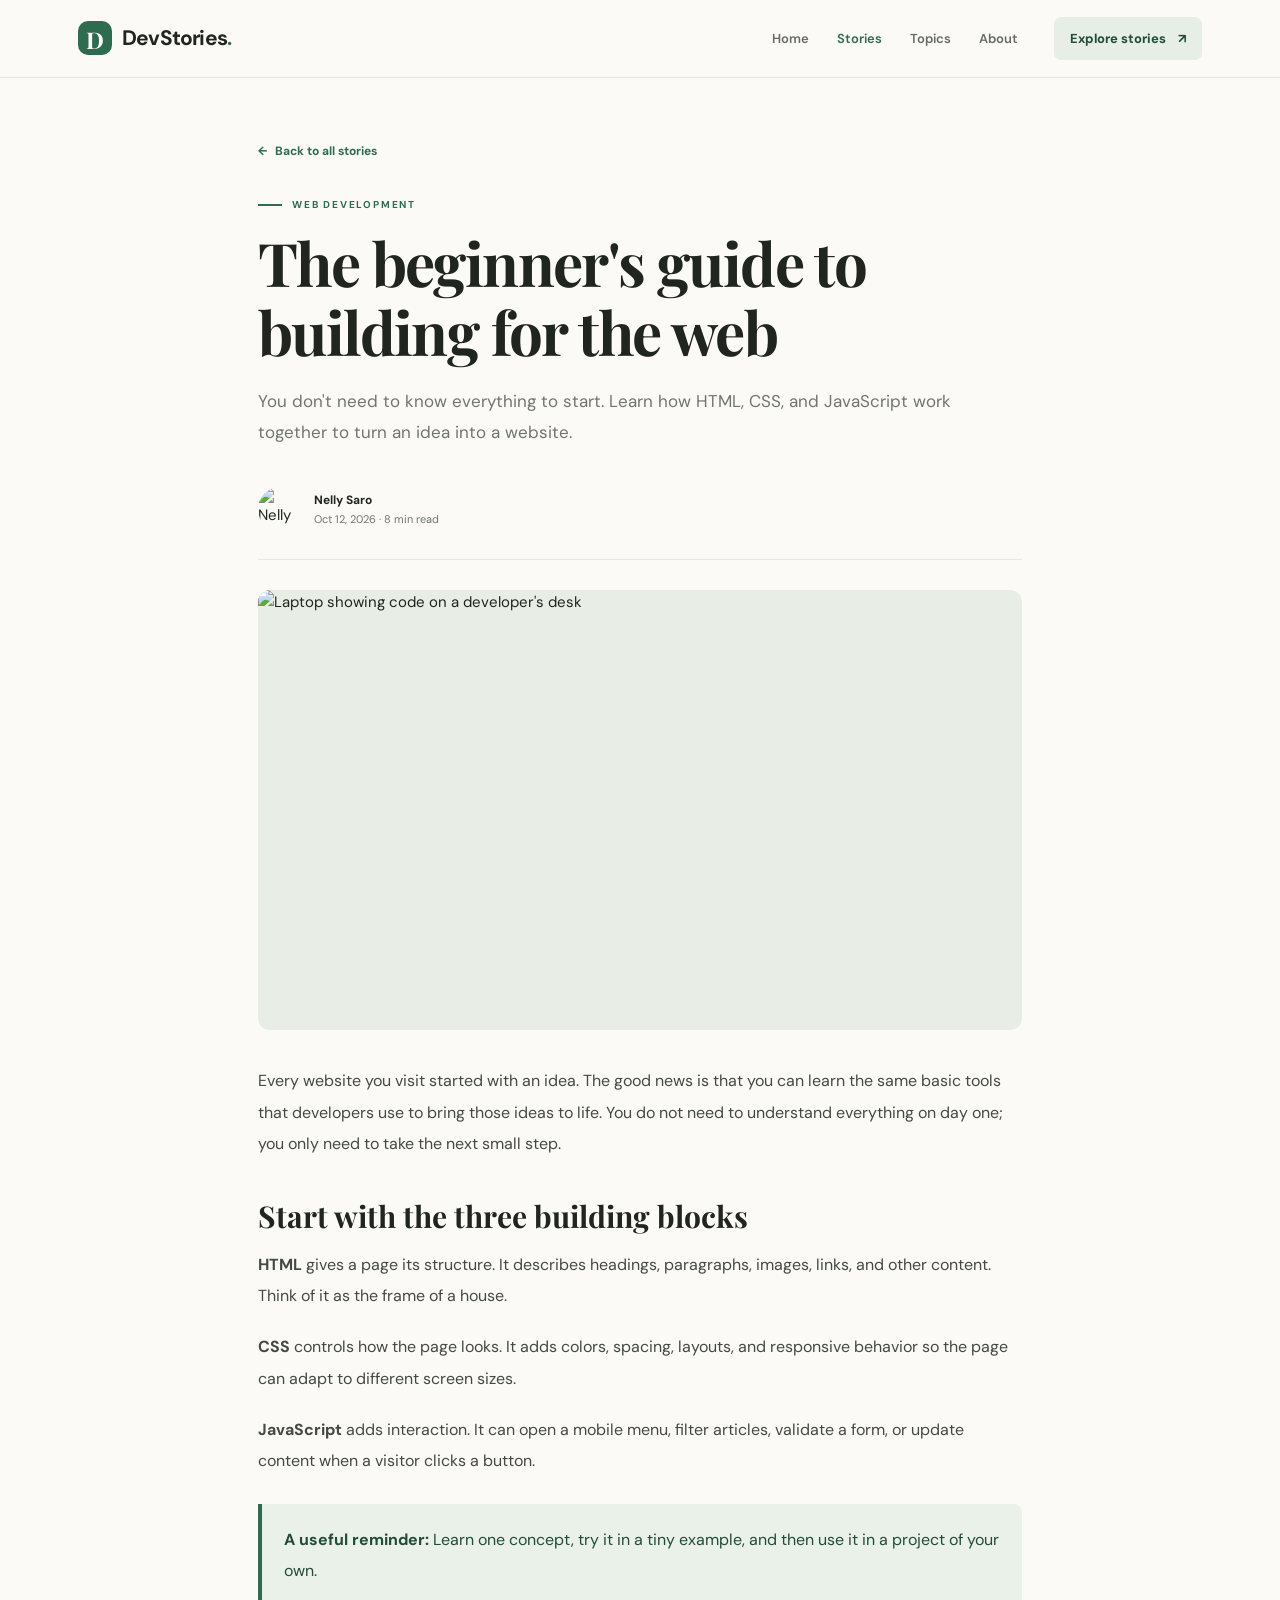
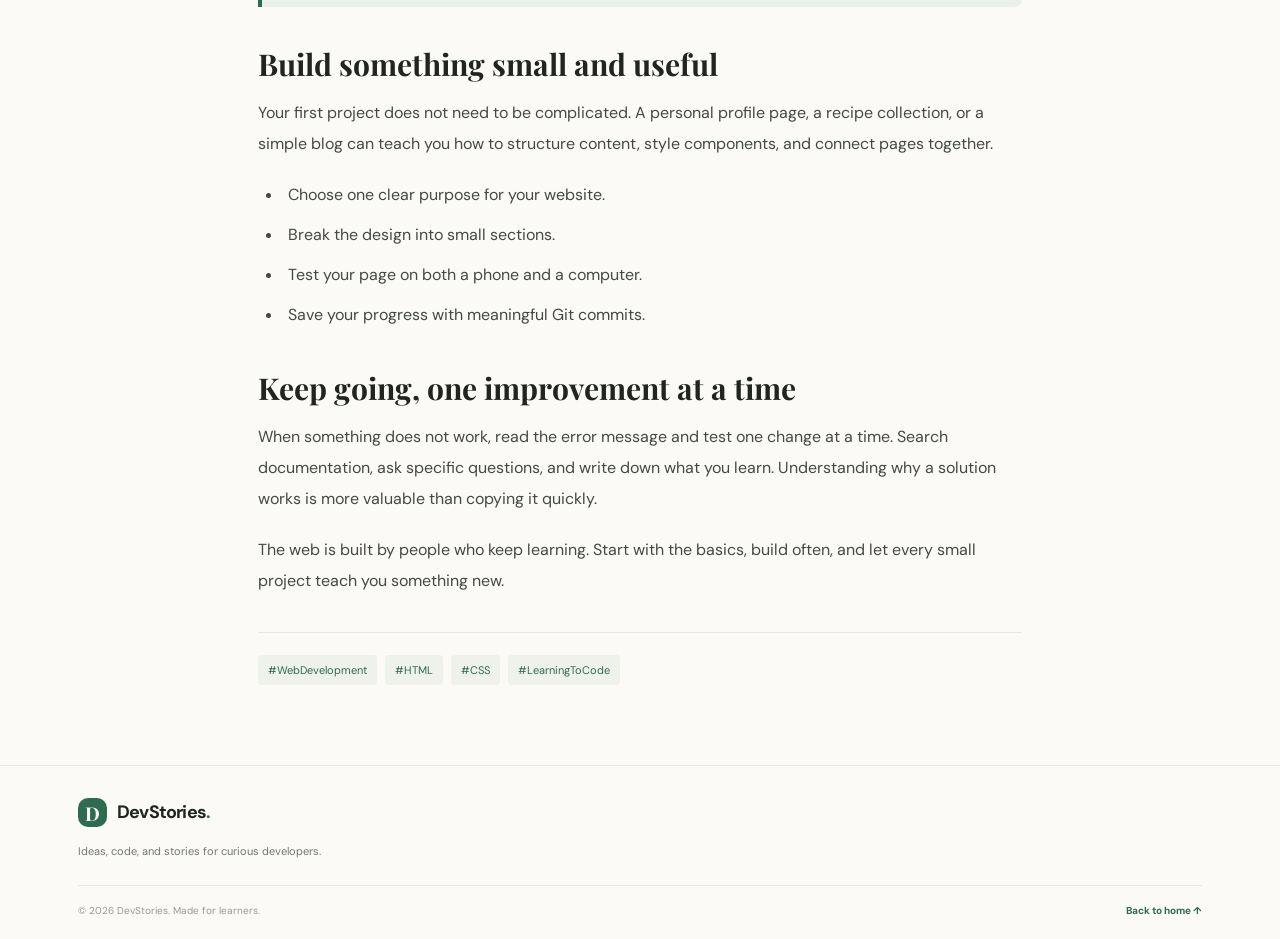
==== articles/article.html @ 73da90ff "Initial commit: add DevStories blog" ====
<!DOCTYPE html>
<html lang="en">
<head>
  <meta charset="UTF-8">
  <meta name="viewport" content="width=device-width, initial-scale=1.0">
  <meta name="description" content="A friendly guide to learning how the web works and building your first website.">
  <title>Build for the web — DevStories</title>
  <link rel="preconnect" href="https://fonts.googleapis.com">
  <link rel="preconnect" href="https://fonts.gstatic.com" crossorigin>
  <link href="https://fonts.googleapis.com/css2?family=DM+Sans:wght@400;500;600;700&family=Playfair+Display:wght@600;700&display=swap" rel="stylesheet">
  <link rel="stylesheet" href="../style.css">
  <script src="../article.js" defer></script>
</head>
<body>
  <a class="skip-link" href="#article-content">Skip to article</a>
  <header class="site-header">
    <div class="header-inner">
      <a class="brand" href="../index.html" aria-label="DevStories homepage"><span class="brand-mark">D</span><span>DevStories<span class="brand-period">.</span></span></a>
      <button class="menu-toggle" type="button" aria-label="Open navigation menu" aria-expanded="false" aria-controls="primary-nav">
        <svg viewBox="0 0 24 24" aria-hidden="true"><path d="M4 7h16M4 12h16M4 17h16"/></svg>
      </button>
      <nav class="primary-nav" id="primary-nav" aria-label="Main navigation"><a class="nav-link" href="../index.html#home">Home</a><a class="nav-link active" href="../index.html#articles">Stories</a><a class="nav-link" href="../index.html#topics">Topics</a><a class="nav-link" href="../index.html#about">About</a></nav>
      <a class="header-cta" href="../index.html#articles">Explore stories <span aria-hidden="true">↗</span></a>
    </div>
  </header>
  <main class="article-page" id="article-content">
    <a class="back-link" href="../index.html#articles"><span aria-hidden="true">←</span> Back to all stories</a>
    <article>
      <div class="article-heading">
        <p class="eyebrow"><span class="eyebrow-line"></span><span id="article-category">WEB DEVELOPMENT</span></p>
        <h1 id="article-title">The beginner's guide to building for the web</h1>
        <p class="article-subtitle" id="article-subtitle">You don't need to know everything to start. Learn how the building blocks of the web work together.</p>
      </div>
      <div class="article-byline"><img id="article-avatar" src="https://i.pravatar.cc/100?img=47" alt=""><div><strong id="article-author">Nelly Saro</strong><span><span id="article-date">Oct 12, 2026</span> · <span id="article-read-time">8 min read</span></span></div></div>
      <img class="article-cover" id="article-cover" src="https://images.unsplash.com/photo-1498050108023-c5249f4df085?auto=format&fit=crop&w=1400&q=85" alt="Laptop showing code on a developer's desk">
      <div class="article-content" id="article-body">
        <p>Every website you visit started with an idea. The good news is that you can learn the same basic tools that developers use to bring those ideas to life. You do not need to understand everything on day one; you only need to take the next small step.</p>
        <h2>Start with the three building blocks</h2>
        <p><strong>HTML</strong> gives a page its structure. It describes headings, paragraphs, images, links, and other content. Think of it as the frame of a house.</p>
        <p><strong>CSS</strong> controls how the page looks. It adds colors, spacing, layouts, and responsive behavior so the page can adapt to different screen sizes.</p>
        <p><strong>JavaScript</strong> adds interaction. It can open a mobile menu, filter articles, validate a form, or update content when a visitor clicks a button.</p>
        <div class="article-callout"><strong>A useful reminder:</strong> Learn one concept, try it in a tiny example, and then use it in a project of your own.</div>
        <h2>Build something small and useful</h2>
        <p>Your first project does not need to be complicated. A personal profile page, a recipe collection, or a simple blog can teach you how to structure content, style components, and connect pages together.</p>
        <ul><li>Choose one clear purpose for your website.</li><li>Break the design into small sections.</li><li>Test your page on both a phone and a computer.</li><li>Save your progress with meaningful Git commits.</li></ul>
        <h2>Keep going, one improvement at a time</h2>
        <p>When something does not work, read the error message and test one change at a time. Search documentation, ask specific questions, and write down what you learn. Understanding why a solution works is more valuable than copying it quickly.</p>
        <p>The web is built by people who keep learning. Start with the basics, build often, and let every small project teach you something new.</p>
      </div>
      <div class="article-tags"><span>#WebDevelopment</span><span>#HTML</span><span>#CSS</span><span>#LearningToCode</span></div>
    </article>
  </main>
  <footer class="site-footer"><a class="brand footer-brand" href="../index.html"><span class="brand-mark">D</span><span>DevStories<span class="brand-period">.</span></span></a><p>Ideas, code, and stories for curious developers.</p><div class="footer-bottom"><span>© 2026 DevStories. Made for learners.</span><a href="../index.html#home">Back to home ↑</a></div></footer>
</body>
</html>
---- style.css ----
/* DevStories — shared design styles */
:root{--ink:#20251f;--muted:#70766e;--paper:#fbfaf7;--white:#fff;--green:#2f6b4f;--green-dark:#214c38;--mint:#e6eee6;--line:#e8e8e1;--serif:"Playfair Display",Georgia,serif;--sans:"DM Sans",Arial,sans-serif;--shadow:0 16px 42px rgba(32,37,31,.08)}
*{box-sizing:border-box}html{scroll-behavior:smooth;scroll-padding-top:90px}body{margin:0;background:var(--paper);color:var(--ink);font-family:var(--sans);font-size:15px;line-height:1.65}img{display:block;max-width:100%}a{color:inherit;text-decoration:none}button{font:inherit}.skip-link{position:absolute;left:-9999px;top:8px;background:var(--white);padding:10px;z-index:100}.skip-link:focus{left:8px}.site-header{height:78px;background:rgba(251,250,247,.96);border-bottom:1px solid var(--line);position:sticky;top:0;z-index:20;backdrop-filter:blur(14px)}.header-inner{max-width:1180px;height:100%;padding:0 28px;margin:auto;display:flex;align-items:center;gap:36px}.brand{display:inline-flex;align-items:center;gap:10px;font-size:21px;font-weight:700;letter-spacing:-.8px;white-space:nowrap}.brand-mark{display:grid;place-items:center;width:34px;height:34px;background:var(--green);color:white;border-radius:10px;font-family:var(--serif);font-size:23px}.brand-period{color:var(--green)}.primary-nav{display:flex;align-items:center;gap:28px;margin-left:auto}.nav-link{font-size:13px;font-weight:600;color:#666c64;transition:color .2s}.nav-link:hover,.nav-link.active{color:var(--green)}.header-cta{font-size:13px;font-weight:700;background:var(--mint);color:var(--green-dark);padding:11px 16px;border-radius:7px;white-space:nowrap}.header-cta span,.button span{margin-left:9px}.menu-toggle{display:none;background:transparent;border:0;padding:8px;cursor:pointer}.menu-toggle svg{width:25px;height:25px;fill:none;stroke:currentColor;stroke-width:1.8;stroke-linecap:round}
.hero{max-width:1180px;margin:0 auto;padding:76px 28px 70px;display:grid;grid-template-columns:1fr 1fr;align-items:center;gap:55px;min-height:490px}.eyebrow{display:flex;align-items:center;gap:10px;color:var(--green);font-size:10px;letter-spacing:1.8px;font-weight:700;margin:0 0 18px}.eyebrow-line{display:inline-block;width:24px;height:2px;background:var(--green)}h1,h2,h3,p{margin-top:0}.hero h1{font-family:var(--serif);font-size:clamp(48px,6vw,76px);line-height:1.06;letter-spacing:-2.8px;margin:0 0 22px;font-weight:700}.hero h1 span{color:var(--green)}.hero-copy{max-width:445px;color:var(--muted);font-size:16px;line-height:1.85;margin-bottom:28px}.button{display:inline-flex;align-items:center;justify-content:center;padding:13px 19px;border-radius:6px;font-size:13px;font-weight:700;transition:transform .2s,background .2s}.button:hover{transform:translateY(-2px)}.button-dark{background:var(--green);color:white}.button-dark:hover{background:var(--green-dark)}.hero-note{display:flex;align-items:center;gap:9px;margin-top:30px;color:var(--muted);font-size:11px}.note-dot{width:7px;height:7px;background:#8cb89a;border-radius:50%}.hero-art{height:335px;background:#e8eee5;border-radius:15px;position:relative;overflow:hidden;display:grid;place-items:center}.art-orbit{position:absolute;border:1px solid rgba(47,107,79,.2);border-radius:50%;transform:rotate(-25deg)}.orbit-one{width:470px;height:230px}.orbit-two{width:370px;height:310px;transform:rotate(35deg)}.art-sun{position:absolute;width:175px;height:175px;border-radius:50%;background:#d3e0d0;top:25px;right:34px}.art-window{position:relative;z-index:2;width:min(82%,390px);background:#1d2825;border-radius:10px;box-shadow:0 25px 55px #284a3a35;overflow:hidden;transform:rotate(-3deg)}.window-top{height:36px;background:#2a3732;display:flex;align-items:center;gap:5px;padding:0 13px}.window-top>span{width:7px;height:7px;border-radius:50%;background:#8ba195}.window-top>span:first-child{background:#df8f79}.window-top>span:nth-child(2){background:#e2c17a}.window-top>span:nth-child(3){background:#8dbb8d}.window-top b{font-size:10px;color:#aab9b0;font-weight:500;margin-left:auto;margin-right:auto}.code-lines{padding:22px 24px 25px;color:#e0e9e2;font:12px/2.15 monospace}.code-lines p{margin:0}.indent{padding-left:24px}.code-purple{color:#c3a6ef}.code-green{color:#9fd5a9}.code-orange{color:#f1bd83}.code-blue{color:#91c9e9}.code-muted{color:#81958a}.cursor{display:inline-block;width:6px;height:13px;background:#a7d4ad;vertical-align:middle}.art-label{position:absolute;z-index:3;background:white;padding:9px 13px;border-radius:7px;box-shadow:var(--shadow);font-size:11px;font-weight:700}.label-top{top:42px;left:23px}.label-bottom{right:18px;bottom:37px}.label-icon{color:var(--green);font-size:16px;margin-right:7px}.label-check{display:inline-grid;place-items:center;background:#dcecdf;color:var(--green);border-radius:50%;width:17px;height:17px;margin-right:7px}.art-star{position:absolute;color:var(--green);font-size:23px}.star-one{left:14%;bottom:23%}.star-two{right:14%;top:28%}
.topic-strip{max-width:1180px;margin:0 auto;padding:0 28px 27px;display:flex;align-items:center;gap:28px;border-bottom:1px solid var(--line)}.topic-label{font-size:10px;font-weight:700;letter-spacing:1.4px;color:#969a92;white-space:nowrap}.topic-tabs{display:flex;gap:8px;overflow-x:auto;scrollbar-width:none}.topic-tabs::-webkit-scrollbar{display:none}.topic-tab{border:1px solid transparent;background:transparent;color:#73786f;border-radius:30px;padding:8px 15px;white-space:nowrap;font-size:12px;font-weight:600;cursor:pointer;transition:all .2s}.topic-tab:hover{border-color:#d4dfd4;color:var(--green)}.topic-tab.active{background:var(--green);color:white}.section-wrap{max-width:1180px;margin:0 auto;padding-left:28px;padding-right:28px}.stories-section{padding-top:60px;padding-bottom:72px}.section-heading{display:flex;align-items:end;justify-content:space-between;gap:30px;margin-bottom:32px}.section-heading .eyebrow{margin-bottom:10px}.section-heading h2,.newsletter h2{font-family:var(--serif);font-size:clamp(28px,3vw,39px);line-height:1.25;letter-spacing:-.8px;margin:0}.section-heading h2 span{color:var(--green)}.section-description{max-width:340px;color:var(--muted);font-size:12px;line-height:1.8;margin:0 0 2px}.featured-story{display:grid;grid-template-columns:1.1fr 1fr;background:white;border:1px solid var(--line);border-radius:12px;overflow:hidden;margin-bottom:48px}.featured-image{position:relative;min-height:320px;overflow:hidden;background:#dce5dc}.featured-image img,.story-image img{width:100%;height:100%;object-fit:cover;transition:transform .5s}.featured-image:hover img,.story-image:hover img{transform:scale(1.04)}.image-badge{position:absolute;left:20px;top:20px;background:white;color:var(--green);padding:7px 10px;font-size:9px;font-weight:700;letter-spacing:1px;border-radius:4px}.featured-copy{padding:35px 34px;display:flex;flex-direction:column;justify-content:center}.card-meta{display:flex;align-items:center;gap:10px;color:#8a8e86;font-size:10px;font-weight:500;flex-wrap:wrap}.category-pill{font-size:9px;font-weight:700;letter-spacing:.7px}.development{color:#2f6b4f}.design{color:#95664b}.technology{color:#5a6d9a}.career{color:#9b7a30}.featured-copy h3{font-family:var(--serif);font-size:clamp(23px,2.6vw,32px);line-height:1.3;letter-spacing:-.5px;margin:18px 0 12px}.featured-copy>p{font-size:13px;line-height:1.9;color:var(--muted);margin-bottom:25px}.author-row{display:flex;align-items:center;gap:10px}.author-row>img{width:34px;height:34px;border-radius:50%;object-fit:cover;background:#e8eee5}.author-row div{display:flex;flex-direction:column;line-height:1.5}.author-row strong{font-size:11px;font-weight:700}.author-row div span{font-size:10px;color:#93978f}.read-link{margin-left:auto;color:var(--green);font-size:11px;font-weight:700;white-space:nowrap}.read-link span{margin-left:4px}.stories-header{display:flex;align-items:center;justify-content:space-between;margin-bottom:20px}.stories-header h3{font-family:var(--serif);font-size:24px;margin:0}.stories-header>span{font-size:11px;color:#93978f}.article-grid{display:grid;grid-template-columns:repeat(3,minmax(0,1fr));gap:24px}.story-card{background:white;border:1px solid var(--line);border-radius:10px;overflow:hidden;transition:transform .25s,box-shadow .25s;min-width:0}.story-card:hover{transform:translateY(-4px);box-shadow:var(--shadow)}.story-card[hidden]{display:none}.story-image{height:190px;display:block;position:relative;overflow:hidden;background:#e7e9e2}.image-arrow{position:absolute;right:13px;top:13px;width:30px;height:30px;border-radius:50%;background:white;display:grid;place-items:center;color:var(--green);font-size:15px;opacity:0;transform:translateY(4px);transition:all .2s}.story-image:hover .image-arrow{opacity:1;transform:translateY(0)}.story-body{padding:20px 19px 18px}.story-body .card-meta{justify-content:space-between}.story-body h3{font-family:var(--serif);font-size:19px;line-height:1.4;letter-spacing:-.2px;margin:14px 0 9px}.story-body h3 a:hover,.featured-copy h3 a:hover{color:var(--green)}.story-body>p{font-size:12px;line-height:1.8;color:var(--muted);margin-bottom:14px}.tag-row{display:flex;gap:8px;flex-wrap:wrap;margin-bottom:17px}.tag-row span{font-size:10px;color:#7d8279;background:#f5f5f0;padding:4px 7px;border-radius:4px}.author-row.compact{border-top:1px solid #f0f0eb;padding-top:13px}.author-row.compact>img{width:30px;height:30px}.author-row.compact strong{font-size:10px}.author-row.compact div span{font-size:9px}.empty-state{padding:35px;text-align:center;color:var(--muted)}.newsletter{margin-bottom:70px;background:var(--green);color:white;border-radius:13px;padding-top:38px;padding-bottom:38px;display:flex;align-items:center;justify-content:space-between;gap:25px}.newsletter .eyebrow{color:#c9dfce}.newsletter h2{font-size:31px;margin-bottom:9px}.newsletter p:last-child{color:#d6e2d8;font-size:12px;margin:0}.button-light{background:#fff;color:var(--green-dark);flex-shrink:0}.button-light:hover{background:#edf4ed}.site-footer{border-top:1px solid var(--line);padding:32px max(28px,calc((100% - 1124px)/2)) 20px}.footer-brand{font-size:18px}.footer-brand .brand-mark{width:29px;height:29px;font-size:19px}.site-footer>p{font-size:11px;color:var(--muted);margin:13px 0 25px}.footer-bottom{border-top:1px solid var(--line);padding-top:17px;display:flex;justify-content:space-between;gap:20px;color:#969a92;font-size:10px}.footer-bottom a{color:var(--green);font-weight:700}
.article-page{max-width:820px;margin:0 auto;padding:60px 28px 80px}.back-link{display:inline-flex;align-items:center;gap:8px;color:var(--green);font-size:12px;font-weight:700;margin-bottom:35px}.article-heading .eyebrow{margin-bottom:15px}.article-heading h1{font-family:var(--serif);font-size:clamp(38px,6vw,60px);line-height:1.15;letter-spacing:-1.6px;margin:0 0 20px}.article-subtitle{font-size:17px;color:var(--muted);line-height:1.8;max-width:700px}.article-byline{display:flex;align-items:center;gap:12px;border-bottom:1px solid var(--line);padding:23px 0 28px;margin-bottom:30px}.article-byline img{width:44px;height:44px;border-radius:50%;object-fit:cover}.article-byline div{display:flex;flex-direction:column}.article-byline strong{font-size:12px}.article-byline span{font-size:11px;color:var(--muted)}.article-cover{width:100%;height:clamp(230px,45vw,440px);object-fit:cover;border-radius:12px;margin-bottom:35px;background:#e8eee5}.article-content{font-size:16px;line-height:1.95;color:#444a43}.article-content h2{font-family:var(--serif);font-size:30px;line-height:1.3;color:var(--ink);margin:38px 0 13px}.article-content p{margin-bottom:20px}.article-content ul{padding-left:25px;margin-bottom:22px}.article-content li{padding-left:5px;margin-bottom:9px}.article-callout{background:#eaf1e9;border-left:4px solid var(--green);padding:20px 22px;border-radius:0 8px 8px 0;margin:28px 0;color:var(--green-dark)}.article-tags{display:flex;gap:8px;flex-wrap:wrap;border-top:1px solid var(--line);padding-top:22px;margin-top:35px}.article-tags span{background:#eef2eb;color:var(--green);font-size:11px;padding:6px 10px;border-radius:4px}
@media(max-width:900px){.header-inner{gap:20px}.primary-nav{gap:18px}.hero{gap:28px;padding-top:58px}.hero-art{height:300px}.featured-copy{padding:27px}.article-grid{gap:16px}.story-image{height:165px}.story-body{padding:17px 15px}.story-body h3{font-size:17px}.newsletter{margin-left:28px;margin-right:28px}}
@media(max-width:700px){.site-header{height:68px}.header-inner{padding:0 20px;justify-content:space-between}.brand{font-size:19px}.menu-toggle{display:block;margin-left:auto}.header-cta{display:none}.primary-nav{display:none;position:absolute;top:67px;left:0;right:0;background:var(--paper);padding:15px 20px 20px;border-bottom:1px solid var(--line);box-shadow:0 14px 20px #20251f0c;flex-direction:column;align-items:stretch;gap:0}.primary-nav.is-open{display:flex}.nav-link{padding:12px 3px;border-bottom:1px solid var(--line)}.nav-link:last-child{border-bottom:0}.hero{grid-template-columns:1fr;padding:49px 20px 43px;gap:34px}.hero h1{font-size:clamp(47px,12vw,66px)}.hero-copy{font-size:14px}.hero-art{height:280px}.art-window{width:82%}.topic-strip{padding:0 20px 18px;display:block}.topic-label{display:block;margin-bottom:12px}.topic-tabs{margin-right:-20px;padding-right:20px}.topic-tab{padding:8px 13px}.section-wrap{padding-left:20px;padding-right:20px}.stories-section{padding-top:43px;padding-bottom:50px}.section-heading{display:block;margin-bottom:24px}.section-description{margin-top:13px}.featured-story{grid-template-columns:1fr;margin-bottom:38px}.featured-image{min-height:230px;height:230px}.featured-copy{padding:24px 21px}.featured-copy h3{font-size:27px}.article-grid{grid-template-columns:repeat(2,minmax(0,1fr));gap:14px}.story-image{height:150px}.story-body{padding:15px 13px}.story-body h3{font-size:16px}.story-body>p{font-size:11px}.card-meta{gap:6px}.category-pill{font-size:8px}.newsletter{margin:0 20px 50px;padding:28px 23px;display:block}.newsletter h2{font-size:28px}.newsletter .button{margin-top:20px}.site-footer{padding:27px 20px 18px}.article-page{padding:40px 20px 60px}.article-heading h1{font-size:42px}.article-subtitle{font-size:15px}.article-content{font-size:15px}.article-content h2{font-size:26px}}
@media(max-width:430px){.article-grid{grid-template-columns:1fr;gap:18px}.story-image{height:205px}.story-body{padding:18px}.story-body h3{font-size:20px}.story-body>p{font-size:12px}.hero-art{height:250px}.art-window{width:87%}.code-lines{font-size:10px;padding:17px}.label-top{left:12px;top:18px}.label-bottom{right:10px;bottom:18px}.section-heading h2{font-size:30px}.footer-bottom{font-size:9px}}
@media(prefers-reduced-motion:reduce){*,*::before,*::after{scroll-behavior:auto!important;transition:none!important}}
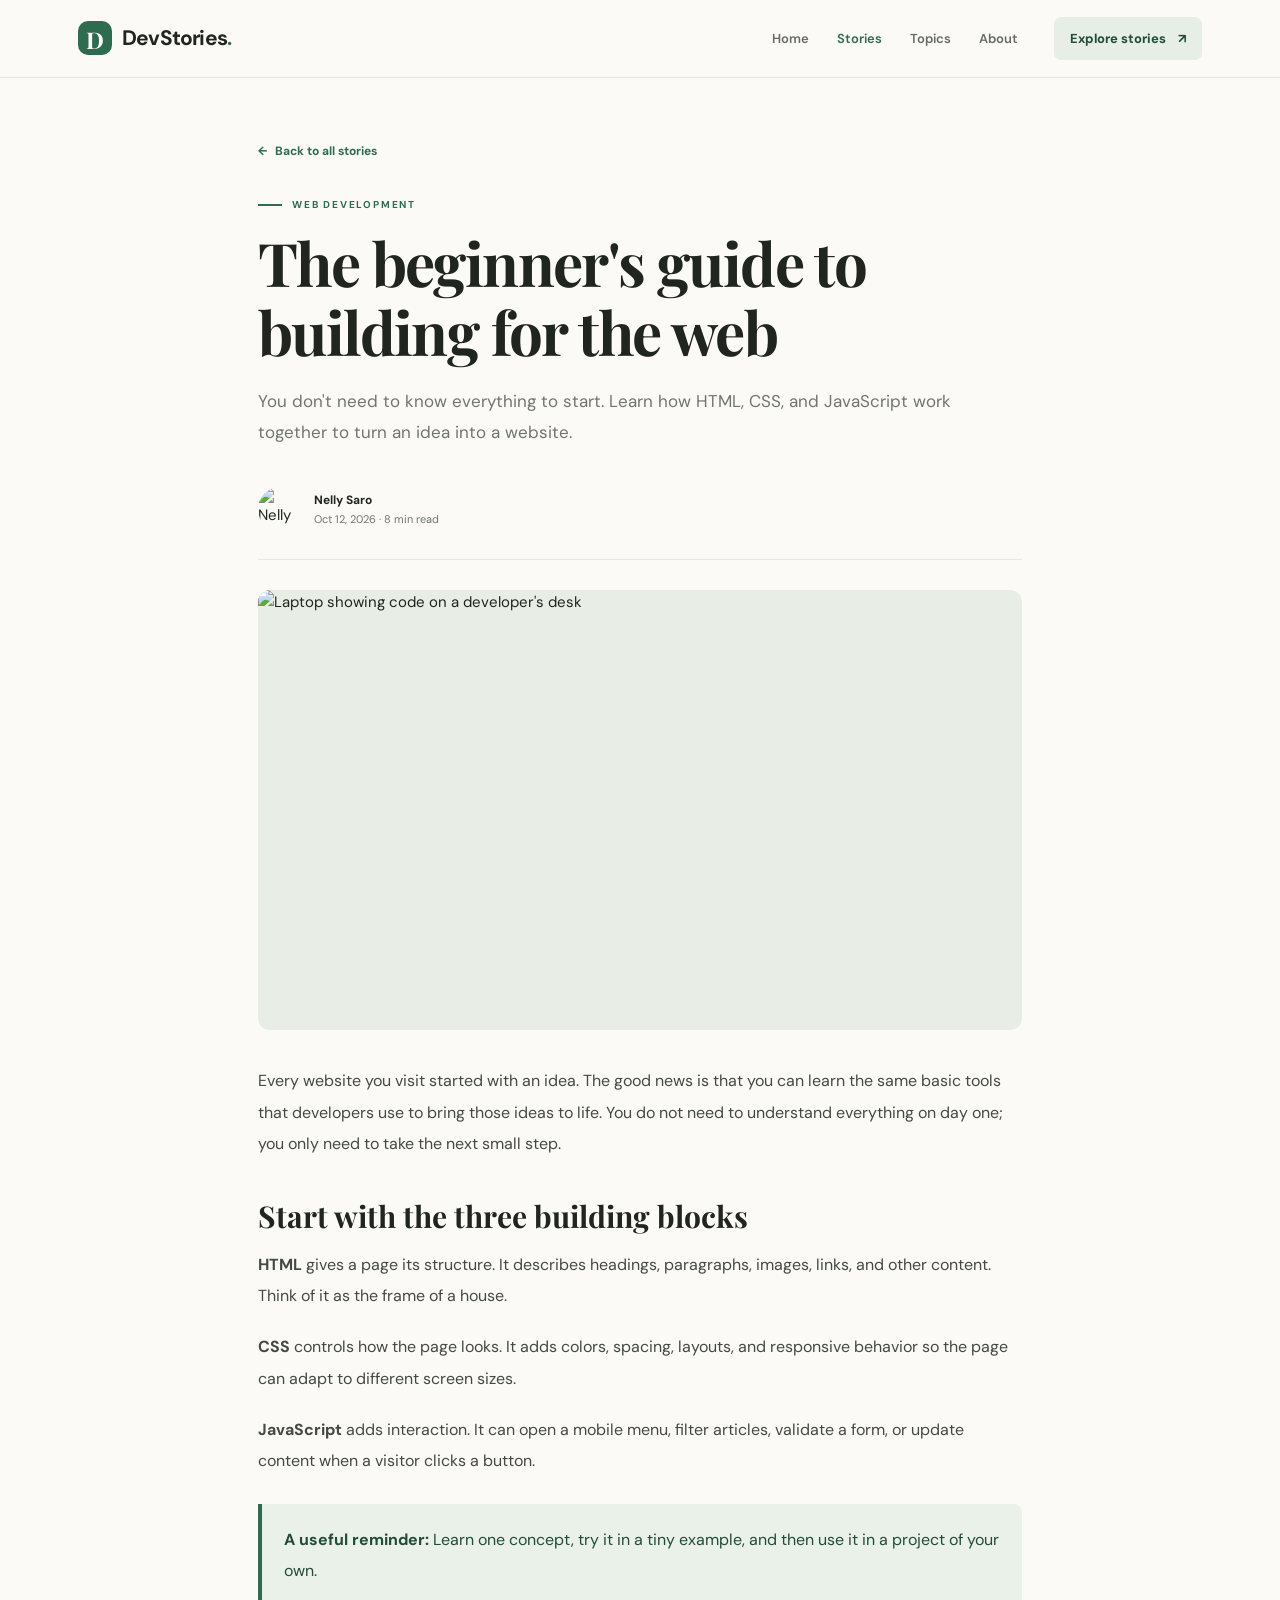
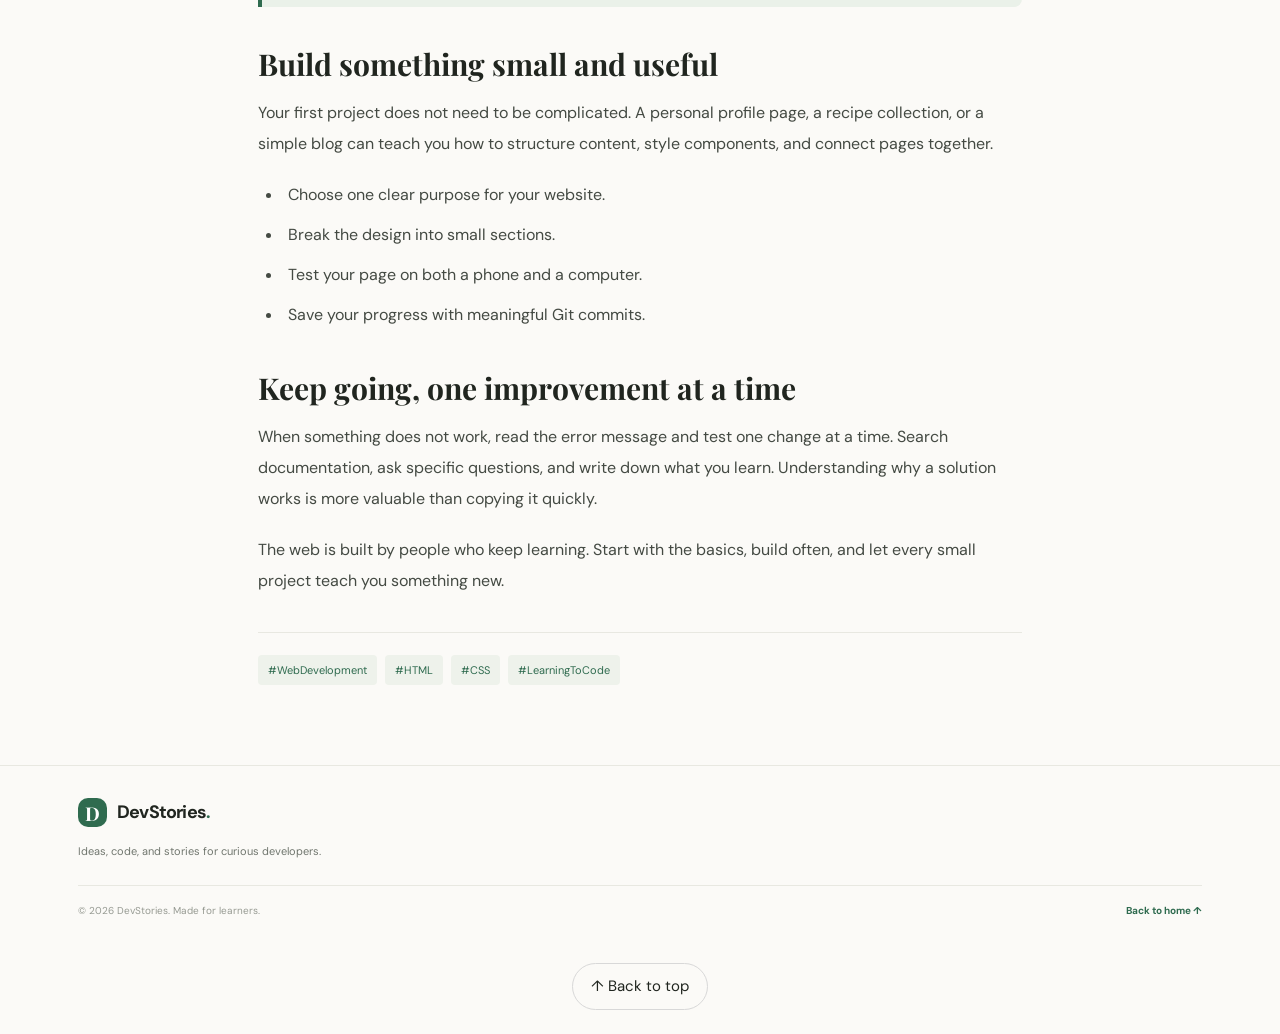
==== commit 297025c6: "Add back-to-top button to article page" ====
--- a/articles/article.html
+++ b/articles/article.html
@@ -3,7 +3,7 @@
 <head>
   <meta charset="UTF-8">
   <meta name="viewport" content="width=device-width, initial-scale=1.0">
-  <meta name="description" content="A friendly guide to learning how the web works and building your first website.">
+  <meta name="description" content="Explore practical stories about web development, design, technology, and building your skills with DevStories.">
   <title>Build for the web — DevStories</title>
   <link rel="preconnect" href="https://fonts.googleapis.com">
   <link rel="preconnect" href="https://fonts.gstatic.com" crossorigin>
@@ -50,6 +50,18 @@
       <div class="article-tags"><span>#WebDevelopment</span><span>#HTML</span><span>#CSS</span><span>#LearningToCode</span></div>
     </article>
   </main>
+  
   <footer class="site-footer"><a class="brand footer-brand" href="../index.html"><span class="brand-mark">D</span><span>DevStories<span class="brand-period">.</span></span></a><p>Ideas, code, and stories for curious developers.</p><div class="footer-bottom"><span>© 2026 DevStories. Made for learners.</span><a href="../index.html#home">Back to home ↑</a></div></footer>
-</body>
+
+<button
+  class="back-to-top"
+  id="back-to-top"
+  type="button"
+  aria-label="Back to top"
+>
+  ↑ Back to top
+</button>
+
+
+</body> 
 </html>
--- a/style.css
+++ b/style.css
@@ -8,3 +8,47 @@
 @media(max-width:700px){.site-header{height:68px}.header-inner{padding:0 20px;justify-content:space-between}.brand{font-size:19px}.menu-toggle{display:block;margin-left:auto}.header-cta{display:none}.primary-nav{display:none;position:absolute;top:67px;left:0;right:0;background:var(--paper);padding:15px 20px 20px;border-bottom:1px solid var(--line);box-shadow:0 14px 20px #20251f0c;flex-direction:column;align-items:stretch;gap:0}.primary-nav.is-open{display:flex}.nav-link{padding:12px 3px;border-bottom:1px solid var(--line)}.nav-link:last-child{border-bottom:0}.hero{grid-template-columns:1fr;padding:49px 20px 43px;gap:34px}.hero h1{font-size:clamp(47px,12vw,66px)}.hero-copy{font-size:14px}.hero-art{height:280px}.art-window{width:82%}.topic-strip{padding:0 20px 18px;display:block}.topic-label{display:block;margin-bottom:12px}.topic-tabs{margin-right:-20px;padding-right:20px}.topic-tab{padding:8px 13px}.section-wrap{padding-left:20px;padding-right:20px}.stories-section{padding-top:43px;padding-bottom:50px}.section-heading{display:block;margin-bottom:24px}.section-description{margin-top:13px}.featured-story{grid-template-columns:1fr;margin-bottom:38px}.featured-image{min-height:230px;height:230px}.featured-copy{padding:24px 21px}.featured-copy h3{font-size:27px}.article-grid{grid-template-columns:repeat(2,minmax(0,1fr));gap:14px}.story-image{height:150px}.story-body{padding:15px 13px}.story-body h3{font-size:16px}.story-body>p{font-size:11px}.card-meta{gap:6px}.category-pill{font-size:8px}.newsletter{margin:0 20px 50px;padding:28px 23px;display:block}.newsletter h2{font-size:28px}.newsletter .button{margin-top:20px}.site-footer{padding:27px 20px 18px}.article-page{padding:40px 20px 60px}.article-heading h1{font-size:42px}.article-subtitle{font-size:15px}.article-content{font-size:15px}.article-content h2{font-size:26px}}
 @media(max-width:430px){.article-grid{grid-template-columns:1fr;gap:18px}.story-image{height:205px}.story-body{padding:18px}.story-body h3{font-size:20px}.story-body>p{font-size:12px}.hero-art{height:250px}.art-window{width:87%}.code-lines{font-size:10px;padding:17px}.label-top{left:12px;top:18px}.label-bottom{right:10px;bottom:18px}.section-heading h2{font-size:30px}.footer-bottom{font-size:9px}}
 @media(prefers-reduced-motion:reduce){*,*::before,*::after{scroll-behavior:auto!important;transition:none!important}}
+
+
+/* Accessibility: make keyboard focus easy to see */
+a:focus-visible,
+button:focus-visible {
+  outline: 3px solid #2563eb;
+  outline-offset: 4px;
+  border-radius: 4px;
+}
+
+/* Respect visitors who prefer less animation */
+@media (prefers-reduced-motion: reduce) {
+  *,
+  *::before,
+  *::after {
+    scroll-behavior: auto !important;
+    animation-duration: 0.01ms !important;
+    animation-iteration-count: 1 !important;
+    transition-duration: 0.01ms !important;
+  }
+}
+
+/* Back-to-top button */
+.back-to-top {
+  display: block;
+  margin: 24px auto;
+  padding: 10px 18px;
+  border: 1px solid #d8d8d8;
+  border-radius: 999px;
+  background: transparent;
+  color: inherit;
+  font: inherit;
+  cursor: pointer;
+  transition: background-color 0.2s ease;
+}
+
+.back-to-top:hover {
+  background-color: #eeeeee;
+}
+
+.back-to-top:focus-visible {
+  outline: 3px solid #2563eb;
+  outline-offset: 4px;
+}
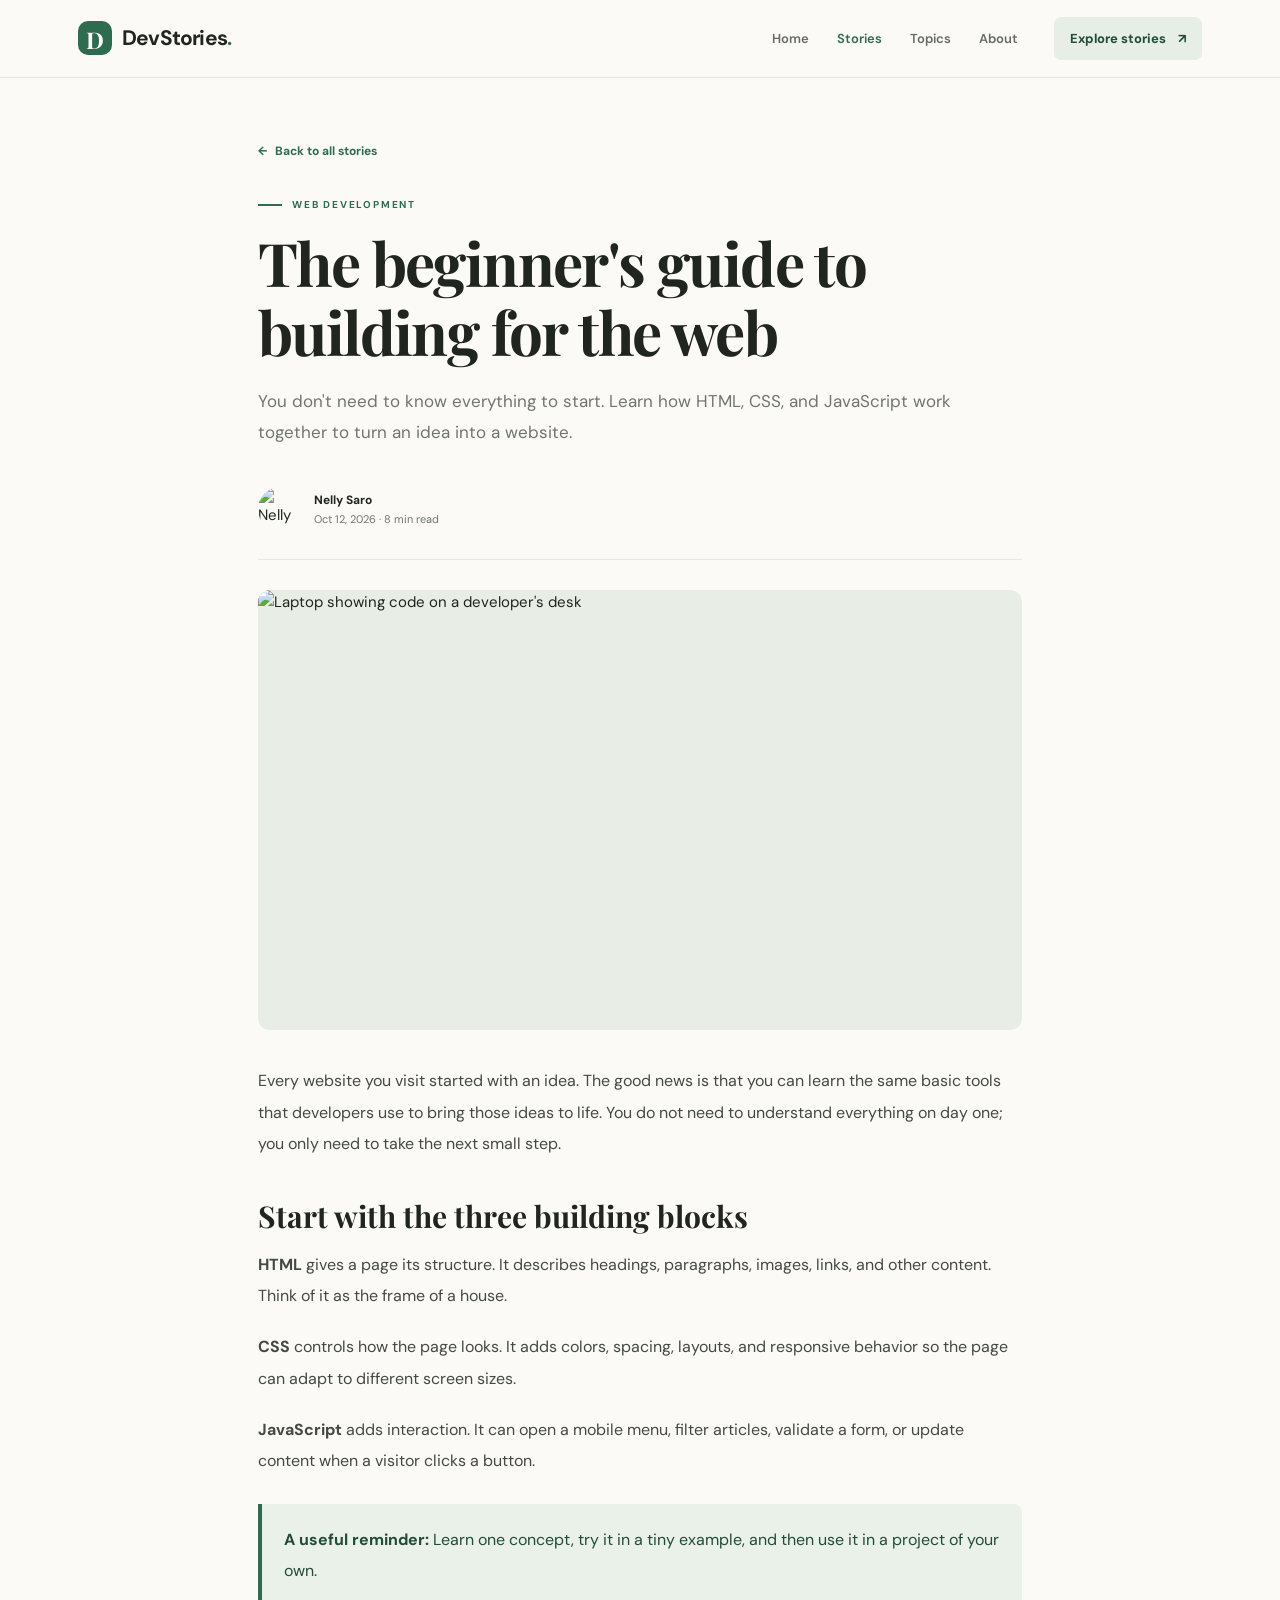
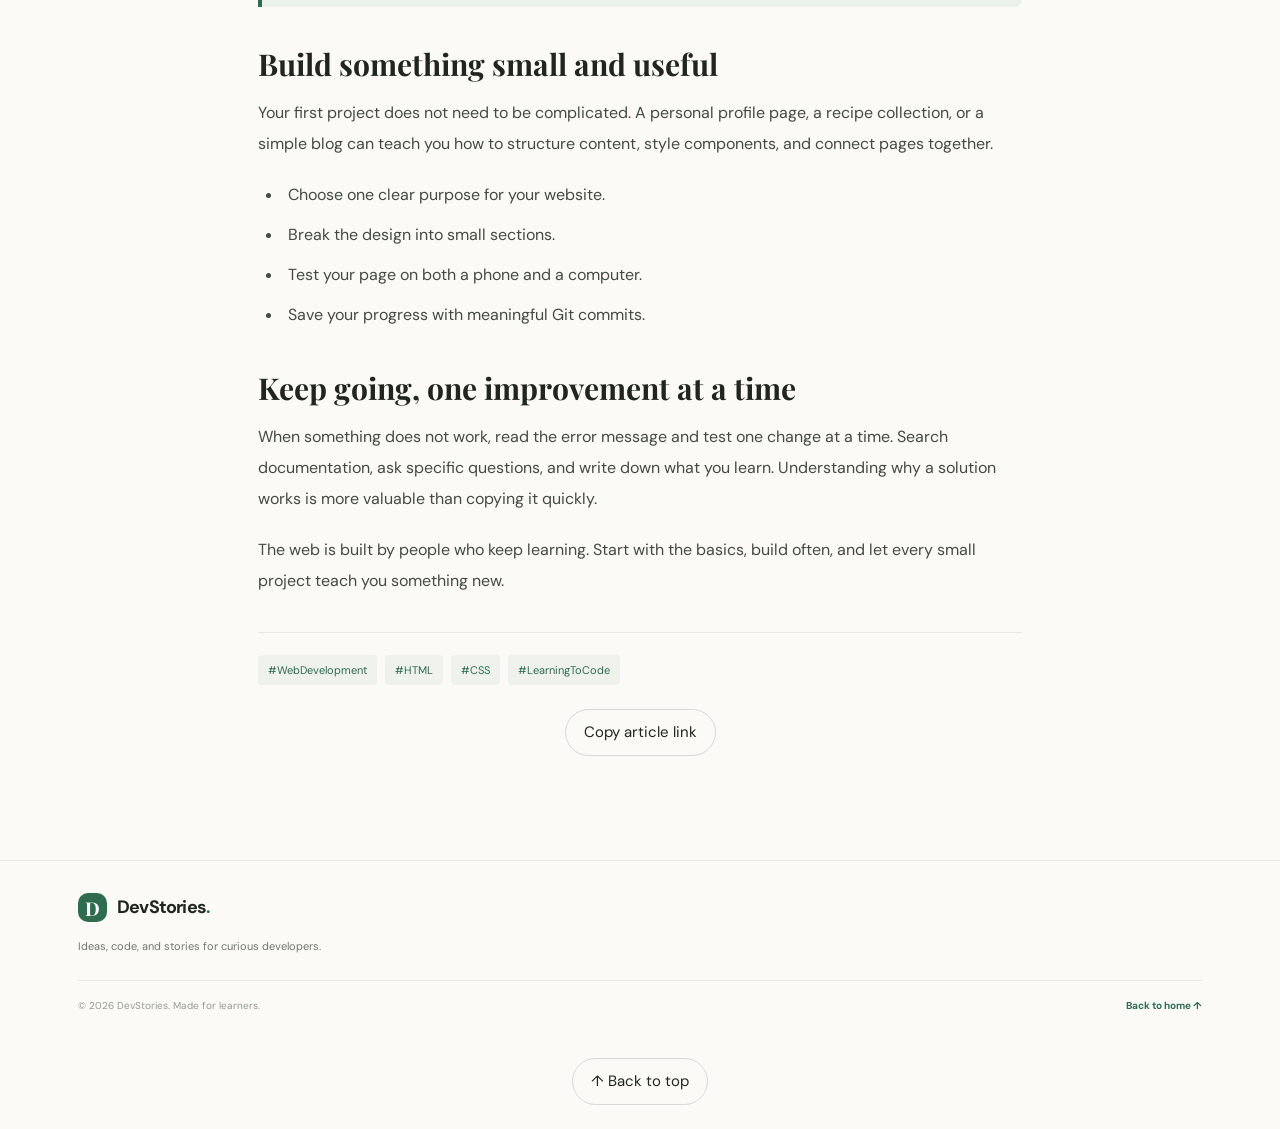
==== commit a279eb98: "Add article link sharing button" ====
--- a/articles/article.html
+++ b/articles/article.html
@@ -48,6 +48,14 @@
         <p>The web is built by people who keep learning. Start with the basics, build often, and let every small project teach you something new.</p>
       </div>
       <div class="article-tags"><span>#WebDevelopment</span><span>#HTML</span><span>#CSS</span><span>#LearningToCode</span></div>
+    
+<div class="share-article">
+  <button id="copy-article-link" type="button">
+    Copy article link
+  </button>
+  <p id="copy-link-message" role="status" aria-live="polite"></p>
+</div>
+
     </article>
   </main>
   
--- a/style.css
+++ b/style.css
@@ -52,3 +52,28 @@
   outline: 3px solid #2563eb;
   outline-offset: 4px;
 }
+
+/* Share article link */
+.share-article {
+  margin: 24px 0;
+  text-align: center;
+}
+
+#copy-article-link {
+  padding: 10px 18px;
+  border: 1px solid #d8d8d8;
+  border-radius: 999px;
+  background: transparent;
+  color: inherit;
+  font: inherit;
+  cursor: pointer;
+}
+
+#copy-article-link:hover {
+  background-color: #eeeeee;
+}
+
+#copy-link-message {
+  font-size: 0.9rem;
+  margin-top: 8px;
+}
